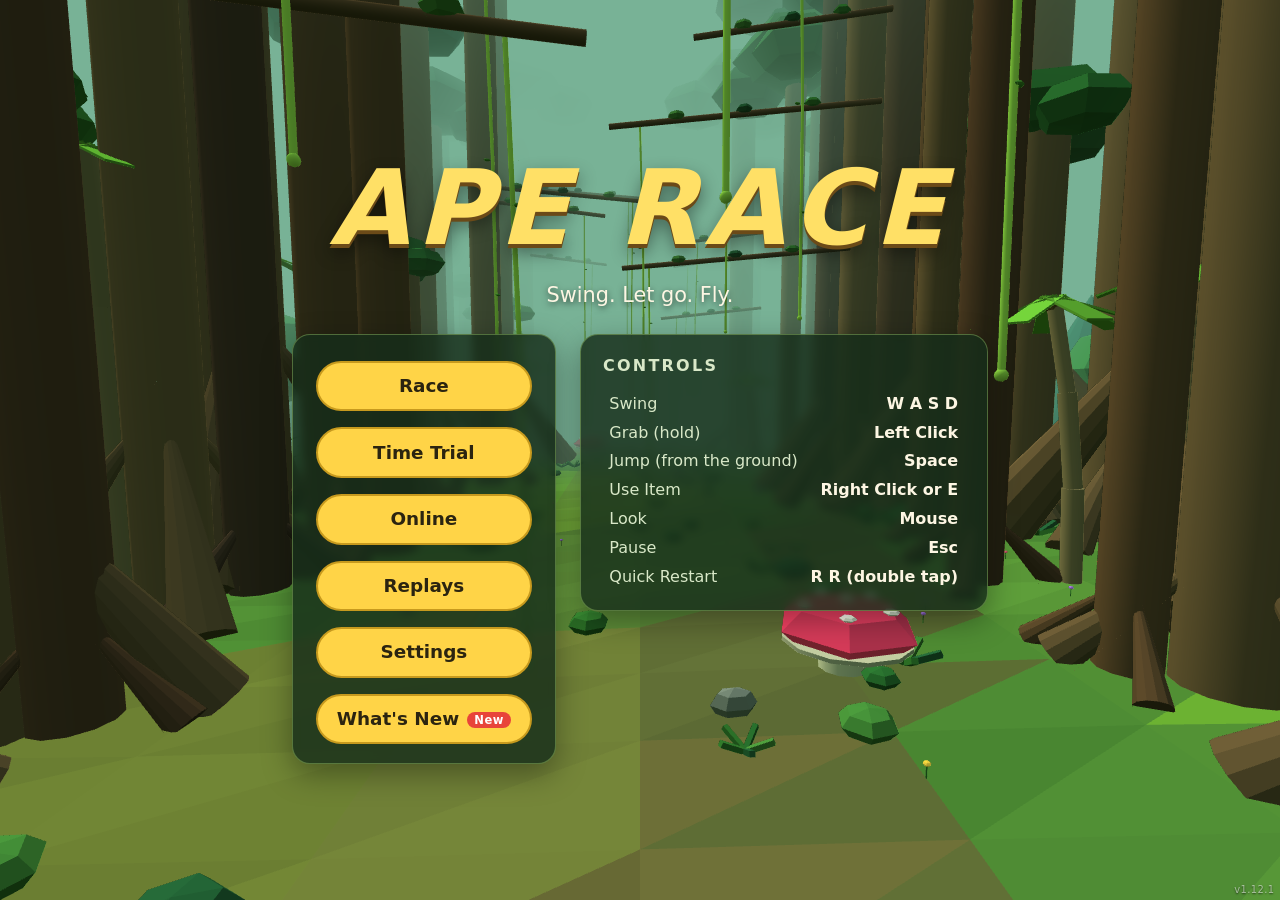
==== ape-race/index.html @ 4a3210e7 "Ape Race v1.12.1 (try: map cards above the ape)" ====
<!doctype html>
<html lang="en">
<head>
  <meta charset="utf-8">
  <meta name="viewport" content="width=device-width, initial-scale=1">
  <!-- Reference default. connect-src 'self' keeps fetches on this origin;
       'wasm-unsafe-eval' lets the page compile its own WebAssembly module;
       form-action 'none' blocks form posts. A meta policy cannot stop data
       leaving by navigation, so the browser check still watches requests. -->
  <meta http-equiv="Content-Security-Policy" content="default-src 'self'; script-src 'self' 'wasm-unsafe-eval'; connect-src 'self' wss://nos.lol wss://relay.mostr.pub wss://purplerelay.com wss://nostr.data.haus wss://relay.agorist.space; style-src 'self'; img-src 'self' data:; object-src 'none'; base-uri 'none'; form-action 'none'">
  <title>Ape Race</title>
  <!-- The tab icon (a banana) is made by the core and set by app.js;
       "data:," stops the browser asking for /favicon.ico meanwhile. -->
  <link id="tab-icon" rel="icon" href="data:,">
  <link rel="stylesheet" href="style.css?v=nopeceoejoil">
</head>
<body data-ready="false" data-screen="">
  <canvas id="view"></canvas>
  <div id="version" class="version" aria-label="Version"></div>

  <section id="hud" class="hud" hidden>
    <div id="hype-flash" class="hype-flash burst-0"></div>
    <div class="hud-top">
      <div class="pair" id="hud-place"><span class="k"></span><span class="v"></span></div>
      <div class="pair" id="hud-time"><span class="k"></span><span class="v"></span></div>
      <div class="pair" id="hud-best"><span class="k"></span><span class="v"></span></div>
      <div class="pair" id="hud-bananas"><span class="k"></span><span class="v"></span></div>
      <div class="pair" id="hud-map"><span class="k"></span><span class="v"></span></div>
    </div>
    <div class="item-slot" id="hud-item"><span class="k"></span><span id="hud-item-icon" class="icon"></span><span class="v"></span></div>
    <div class="big" id="hud-big"></div>
    <div class="hint" id="hud-hint"></div>
    <div class="hint reward" id="hud-reward"></div>
    <div class="reticle" id="hud-reticle"></div>
    <canvas id="minimap" class="minimap"></canvas>
    <div id="replay-bar" class="replay-bar" hidden>
      <span id="replay-at"></span>
      <input type="range" id="replay-seek" min="0" max="1000" value="0" aria-label="Replay position">
      <span id="replay-of"></span>
    </div>
    <div id="speedo" class="speedo hype-0">
      <!-- the face and the banana come from the core as SVG markup -->
      <svg viewBox="0 0 200 200" aria-hidden="true">
        <g id="speedo-face"></g>
        <g id="speedo-needle" class="needle"></g>
        <circle cx="100" cy="100" r="11" class="hub"/>
      </svg>
      <div class="speedo-read"><span id="speedo-value">0</span><span id="speedo-unit"></span></div>
      <div id="speedo-shout" class="shout"></div>
    </div>
  </section>

  <main id="menus" class="menus"></main>
  <p id="message" class="message" role="status"></p>

  <noscript><p>This page needs JavaScript and WebAssembly.</p></noscript>
  <script type="module" src="app.js?v=nopeceoejoil"></script>
</body>
</html>
---- ape-race/style.css ----
:root {
  --ink: #fdf6e3;
  --muted: #d9e8c8;
  --panel: rgba(22, 46, 26, 0.82);
  --panel-line: rgba(180, 230, 120, 0.35);
  --accent: #ffd447;
  --accent-ink: #2b2410;
  --leaf: #7cc04a;
  --banana: #ffe066;
}

* { box-sizing: border-box; }

html, body {
  margin: 0;
  height: 100%;
  overflow: hidden;
  background: #78b296;
  color: var(--ink);
  font: 16px/1.4 "Trebuchet MS", system-ui, sans-serif;
  user-select: none;
}

#view {
  position: fixed;
  inset: 0;
  width: 100vw;
  height: 100vh;
  display: block;
}

.message {
  position: fixed;
  left: 50%;
  top: 40%;
  transform: translate(-50%, -50%);
  font-size: 1.4rem;
  text-shadow: 0 2px 4px #000;
}

/* ---- menus ---- */

.menus {
  position: fixed;
  inset: 0;
  display: flex;
  flex-wrap: wrap;
  align-content: center;
  align-items: flex-start;
  justify-content: center;
  gap: 1.5rem;
  padding: 2rem;
  pointer-events: none;
}

.menus > * { pointer-events: auto; }

/* Beside the previewed ape (Race Setup, Lobby: TRIAGE T47). The core picks
   the dock and its size from the view, and frames the ape in the open part. */
body[data-dock="side"] .menus {
  right: auto;
  width: var(--dock-w);
  padding: 1.5rem;
  align-content: flex-start;
  justify-content: flex-start;
  overflow-y: auto;
}
body[data-dock="below"] .menus {
  flex-direction: column;
  flex-wrap: nowrap;
  align-items: center;
  align-content: center;
  justify-content: flex-start;
  padding: var(--dock-top) 1rem 1rem;
  overflow-y: auto;
}
body[data-dock="side"] .menus .panel,
body[data-dock="below"] .menus .panel { width: 25rem; max-width: 100%; min-width: 0; }
body[data-screen="race"] .menus { background: rgba(10, 24, 12, 0.35); }
body[data-screen="race"] .menus:empty { background: none; }
body[data-screen="lineup"] .menus { display: none; }

.panel {
  background: var(--panel);
  border: 1px solid var(--panel-line);
  border-radius: 18px;
  padding: 1.2rem 1.4rem;
  min-width: 18rem;
  box-shadow: 0 10px 30px rgba(0, 0, 0, 0.35);
  backdrop-filter: blur(4px);
}

.panel h2 {
  margin: 0 0 0.8rem;
  font-size: 1rem;
  text-transform: uppercase;
  letter-spacing: 0.14em;
  color: var(--muted);
}

.panel.title {
  flex-basis: 100%;
  background: none;
  border: none;
  box-shadow: none;
  backdrop-filter: none;
  text-align: center;
  padding: 0;
}

.panel.title h2 {
  font-size: clamp(3rem, 9vw, 6.5rem);
  letter-spacing: 0.06em;
  color: var(--banana);
  text-shadow: 0 4px 0 #6b4a18, 0 8px 18px rgba(0, 0, 0, 0.45);
  margin: 0;
  font-weight: 900;
  font-style: italic;
}

.panel.title .sub {
  font-size: 1.3rem;
  color: var(--ink);
  text-shadow: 0 2px 6px rgba(0, 0, 0, 0.6);
}

.panel.menu { display: flex; flex-direction: column; gap: 0.6rem; min-width: 16rem; }
.panel.overlay,
.panel.results { min-width: 22rem; display: flex; flex-direction: column; gap: 0.6rem; }

.button {
  font: inherit;
  font-weight: 700;
  font-size: 1.15rem;
  padding: 0.65rem 1.2rem;
  border-radius: 999px;
  border: 2px solid #c79a1e;
  background: var(--accent);
  color: var(--accent-ink);
  cursor: pointer;
  transition: transform 0.08s, background 0.12s;
  margin-top: 0.4rem;
  width: 100%;
}

.button:hover { transform: translateY(-2px) rotate(-1deg); background: #ffe27a; }
.button:active { transform: translateY(1px); }
.button.quiet { background: transparent; color: var(--ink); border-color: var(--panel-line); }

.field { display: flex; align-items: center; gap: 0.8rem; margin: 0.5rem 0; justify-content: space-between; }
.field label { color: var(--muted); }
.field select, .field input[type="range"] { font: inherit; }
.field select {
  background: rgba(0, 0, 0, 0.3);
  color: var(--ink);
  border: 1px solid var(--panel-line);
  border-radius: 8px;
  padding: 0.2rem 0.5rem;
}
.slider-value { min-width: 3rem; text-align: right; }

.picker { display: flex; align-items: center; justify-content: space-between; gap: 0.6rem; margin: 0.3rem 0 0.8rem; }
.picker .name { font-size: 1.6rem; font-weight: 800; color: var(--banana); text-align: center; flex: 1; }
.picker button {
  font: inherit;
  font-size: 1.4rem;
  width: 2.6rem;
  height: 2.6rem;
  border-radius: 50%;
  border: 2px solid var(--panel-line);
  background: rgba(0, 0, 0, 0.25);
  color: var(--ink);
  cursor: pointer;
}

.stats { margin: 0.4rem 0 0.8rem; }
.stat { display: grid; grid-template-columns: 7rem 1fr; align-items: center; gap: 0.6rem; margin: 0.25rem 0; }
.stat .label { color: var(--muted); font-size: 0.95rem; }
.stat .pips { display: flex; gap: 4px; }
.stat .pip { flex: 1; height: 0.7rem; border-radius: 4px; background: rgba(255, 255, 255, 0.15); }
.stat .pip.on { background: var(--leaf); }

table.pairs, table.cells { border-collapse: collapse; width: 100%; }
table.pairs td { padding: 0.2rem 0.4rem; }
table.pairs td:first-child { color: var(--muted); }
table.pairs td:last-child { text-align: right; font-weight: 700; }
table.cells th { color: var(--muted); font-weight: 400; text-align: left; padding: 0.2rem 0.5rem; }
table.cells td { padding: 0.3rem 0.5rem; }
table.cells tr.me td { color: var(--banana); font-weight: 800; }

.toggle { display: flex; align-items: center; justify-content: space-between; margin: 0.5rem 0; gap: 1rem; }
.toggle span { color: var(--muted); }
.toggle input { width: 1.2rem; height: 1.2rem; accent-color: var(--leaf); }
/* the items crates may give (TRIAGE T42). The boxes make the host's lobby
   taller: panels that do not fit scroll rather than run off the screen */
.menus { overflow-y: auto; align-content: safe center; }
.checks { margin: 0.5rem 0; }
.checks-label, .checks-note { color: var(--muted); }
.checks-row { display: flex; flex-wrap: wrap; gap: 0.3rem 0.9rem; margin-top: 0.3rem; }
.check { display: flex; align-items: center; gap: 0.3rem; font-size: 0.9rem; }
.check input { width: 1.1rem; height: 1.1rem; accent-color: var(--leaf); }
.checks-note { display: block; font-size: 0.85rem; margin-top: 0.3rem; }

/* ---- the race HUD ---- */

.hud { position: fixed; inset: 0; pointer-events: none; }

.hud-top { position: absolute; top: 1rem; left: 1rem; display: flex; gap: 0.8rem; }

.pair {
  background: var(--panel);
  border: 1px solid var(--panel-line);
  border-radius: 12px;
  padding: 0.35rem 0.8rem;
  display: flex;
  flex-direction: column;
  min-width: 6.5rem;
}

.pair .k { font-size: 0.75rem; color: var(--muted); text-transform: uppercase; letter-spacing: 0.1em; }
.pair .v { font-size: 1.5rem; font-weight: 800; font-variant-numeric: tabular-nums; }

.item-slot {
  position: absolute;
  top: 1rem;
  right: 1rem;
  background: var(--panel);
  border: 2px solid var(--panel-line);
  border-radius: 16px;
  padding: 0.5rem 1rem;
  min-width: 9rem;
  text-align: center;
  display: flex;
  flex-direction: column;
}
.item-slot .k { font-size: 0.75rem; color: var(--muted); text-transform: uppercase; letter-spacing: 0.1em; }
.item-slot .v { font-size: 1.3rem; font-weight: 800; }
.item-slot.full { border-color: var(--banana); box-shadow: 0 0 18px rgba(255, 224, 102, 0.6); }

.big {
  position: absolute;
  left: 50%;
  top: 30%;
  transform: translate(-50%, -50%);
  font-size: clamp(3rem, 12vw, 8rem);
  font-weight: 900;
  font-style: italic;
  color: var(--banana);
  text-shadow: 0 5px 0 #6b4a18, 0 10px 24px rgba(0, 0, 0, 0.5);
}
/* a whole message (Floor is Lava's jaguar, TRIAGE T37): one line, smaller */
.big.message {
  top: 15%;
  font-size: clamp(1.6rem, 6vw, 4.5rem);
  white-space: nowrap;
  color: #ff9a3c;
}

.hint {
  position: absolute;
  left: 50%;
  bottom: 2rem;
  transform: translateX(-50%);
  background: var(--panel);
  padding: 0.4rem 1rem;
  border-radius: 999px;
}
.hint:empty { display: none; }

.reticle {
  position: absolute;
  left: 50%;
  top: 50%;
  width: 6px;
  height: 6px;
  margin: -3px 0 0 -3px;
  border-radius: 50%;
  background: rgba(255, 255, 255, 0.7);
}
.reticle.cool { background: rgba(255, 90, 60, 0.9); }

.minimap {
  position: absolute;
  right: 1rem;
  bottom: 1rem;
  width: min(22vw, 15rem);
  height: min(22vw, 15rem);
  background: rgba(22, 46, 26, 0.6);
  border: 1px solid var(--panel-line);
  border-radius: 16px;
}

/* Online play: text fields, the room code with its Copy button, pasted codes. */
.text-field input,
.text-field textarea {
  font: inherit;
  color: var(--ink);
  background: rgba(0, 0, 0, 0.35);
  border: 1px solid var(--panel-line);
  border-radius: 8px;
  padding: 0.35rem 0.6rem;
  min-width: 12rem;
}
.text-field textarea { min-height: 4rem; width: 18rem; word-break: break-all; }
.copy-field .copy-code { font-weight: bold; letter-spacing: 0.2em; }
.button:disabled { opacity: 0.45; cursor: not-allowed; transform: none; }
.panel.setup .cells { margin: 0.5rem 0; }

/* ---- the speedometer: a banana on a dial ---- */

.speedo {
  position: absolute;
  left: 1rem;
  bottom: 1rem;
  width: min(26vw, 17rem);
  aspect-ratio: 1;
  filter: drop-shadow(0 6px 14px rgba(0, 0, 0, 0.45));
  transition: filter 0.2s;
}
.speedo svg { width: 100%; height: 100%; display: block; }
.speedo-rim { fill: #2a1d0e; stroke: #ffd447; stroke-width: 3; }
.speedo-face { fill: #14240f; }
.speedo .tick { stroke: rgba(255, 255, 255, 0.55); stroke-width: 1.5; }
.speedo .tick.major { stroke: #fff6d0; stroke-width: 3; }
.speedo-num { fill: #fff6d0; font: 700 11px "Trebuchet MS", sans-serif; text-anchor: middle; }
.speedo .needle {
  transform-box: view-box;
  transform-origin: 100px 100px;
  transition: transform 0.08s linear;
}
.speedo .banana { fill: #ffd93b; stroke: #a8790a; stroke-width: 1.5; }
.speedo .banana-shine { fill: none; stroke: #fff3a8; stroke-width: 2; stroke-linecap: round; opacity: 0.8; }
.speedo .banana-stem { fill: #5a3b14; }
.speedo .hub { fill: #2a1d0e; stroke: #ffd447; stroke-width: 3; }
.speedo-read {
  position: absolute;
  left: 50%;
  top: 70%;
  transform: translateX(-50%);
  display: flex;
  align-items: baseline;
  gap: 0.25rem;
  font-variant-numeric: tabular-nums;
}
#speedo-value { font-size: 1.9rem; font-weight: 900; font-style: italic; color: #fff6d0; }
#speedo-unit { font-size: 0.8rem; color: var(--muted); }
.shout {
  position: absolute;
  left: 50%;
  top: -0.6rem;
  transform: translateX(-50%) rotate(-6deg);
  font-weight: 900;
  font-style: italic;
  font-size: 1.4rem;
  white-space: nowrap;
  color: var(--banana);
  text-shadow: 0 3px 0 #6b4a18, 0 0 12px rgba(255, 200, 60, 0.8);
}

.speedo.hype-1 { filter: drop-shadow(0 0 10px rgba(255, 220, 80, 0.55)); }
.speedo.hype-2 { filter: drop-shadow(0 0 16px rgba(255, 150, 40, 0.8)); animation: hum 0.12s infinite alternate; }
.speedo.hype-2 #speedo-value { color: #ffd447; }
.speedo.hype-3 { filter: drop-shadow(0 0 24px rgba(255, 70, 40, 0.95)); animation: shake 0.07s infinite alternate; }
.speedo.hype-3 #speedo-value { color: #ff6a3a; }
.speedo.hype-3 .shout { animation: pulse 0.35s infinite alternate; }

@keyframes hum { from { transform: translate(0, 0); } to { transform: translate(0.5px, -0.5px); } }
@keyframes shake { from { transform: translate(-1.5px, 1px) rotate(-0.6deg); } to { transform: translate(1.5px, -1px) rotate(0.6deg); } }
@keyframes pulse { from { transform: translateX(-50%) rotate(-6deg) scale(1); } to { transform: translateX(-50%) rotate(-3deg) scale(1.15); } }

/* a hype call-out's splash (TRIAGE T22): the core gives the flash's
   strength (opacity) and the level; the shout pops big while it shows */
.hype-flash {
  position: fixed;
  inset: 0;
  pointer-events: none;
  opacity: 0;
  background: radial-gradient(ellipse at 50% 85%, rgba(255, 236, 140, 0) 30%, rgba(255, 200, 60, 0.55) 75%, rgba(255, 140, 30, 0.8) 100%);
}
.hype-flash.burst-3 {
  background: radial-gradient(ellipse at 50% 85%, rgba(255, 250, 220, 0.35) 0%, rgba(255, 170, 40, 0.5) 55%, rgba(255, 70, 30, 0.85) 100%);
}
.speedo:not([data-burst="0"]) .shout {
  animation: none;
  transform: translateX(-50%) rotate(-6deg) scale(calc(1 + 0.9 * var(--flash, 0)));
  text-shadow: 0 3px 0 #6b4a18, 0 0 calc(12px + 30px * var(--flash, 0)) rgba(255, 200, 60, 1);
}

/* the setup panel keeps one width whatever the ape's name (TRIAGE T2) */
.panel.setup { width: 25rem; }
.picker .name { min-width: 0; overflow: hidden; text-overflow: ellipsis; white-space: nowrap; }

/* the held item's picture (TRIAGE T19) */
.item-slot .icon { display: block; width: 4.5rem; height: 4.5rem; margin: 0.2rem auto; }
.item-slot .icon:empty { display: none; }
.item-slot .icon svg { width: 100%; height: 100%; }
.item-slot .v { font-size: 0.9rem; }

/* TRIAGE row 15 (a try): the glow and the shake grow with the exact speed,
   through --hype (0 to 1, from the core), rather than in three steps */
.speedo.hype-1, .speedo.hype-2, .speedo.hype-3 {
  filter: drop-shadow(0 0 calc(6px + 22px * var(--hype, 0)) rgba(255, calc(220 - 160 * var(--hype, 0)), 60, calc(0.4 + 0.55 * var(--hype, 0))));
  animation: hype-shake calc(0.16s - 0.1s * var(--hype, 0)) infinite alternate;
}
@keyframes hype-shake {
  from { transform: translate(calc(-2px * var(--hype, 0)), calc(1.5px * var(--hype, 0))) rotate(calc(-0.8deg * var(--hype, 0))); }
  to { transform: translate(calc(2px * var(--hype, 0)), calc(-1.5px * var(--hype, 0))) rotate(calc(0.8deg * var(--hype, 0))); }
}

/* ---- replays (TRIAGE T15) ---- */

body[data-screen="race"] .menus:has(.panel.replay) {
  background: none;
  align-content: flex-end;
  padding-bottom: 5.5rem;
}
.panel.replay {
  display: flex;
  flex-wrap: wrap;
  align-items: center;
  gap: 0.4rem 1rem;
  padding: 0.6rem 1rem;
}
.panel.replay .button { width: auto; margin-top: 0; font-size: 1rem; padding: 0.45rem 1rem; }
.panel.replay .field { margin: 0; }
.panel.replays { display: flex; flex-direction: column; gap: 0.3rem; max-width: 40rem; max-height: 80vh; overflow-y: auto; }
.panel.replays .button { font-size: 1rem; text-align: left; }
.button:disabled { opacity: 0.45; cursor: default; transform: none; }
.replay-bar {
  position: absolute;
  left: 50%;
  bottom: 1.6rem;
  transform: translateX(-50%);
  width: min(60vw, 40rem);
  display: flex;
  align-items: center;
  gap: 0.8rem;
  pointer-events: auto;
  font-variant-numeric: tabular-nums;
  text-shadow: 0 2px 4px #000;
}
.replay-bar input { flex: 1; accent-color: var(--accent); }
.replay-bar[hidden] { display: none; }
.panel.replay h2 { margin: 0 0.4rem 0 0; }

/* ---- spectating after the finish (TRIAGE T34) and the followed racer
   in a replay (T24) ---- */

/* the full results sit at the side too, with no dimming, so the finishers'
   dance shows (TRIAGE T53) */
body[data-screen="race"] .menus:has(.panel.results),
body[data-screen="race"] .menus:has(.panel.spectate) {
  background: none;
  justify-content: flex-end;
  align-content: center;
  padding: 5.5rem 1rem 16rem;
}
.panel.spectate {
  min-width: 0;
  width: min(24rem, 92vw);
  display: flex;
  flex-direction: column;
  gap: 0.4rem;
  padding: 0.8rem 1rem;
  font-size: 0.9rem;
}
.panel.spectate h2 { font-size: 1.3rem; margin: 0; }
.panel.spectate .button { font-size: 1rem; padding: 0.4rem 0.9rem; margin-top: 0; }
.panel.spectate .picker,
.panel.replay .picker { margin: 0; }
.panel.spectate .picker .name,
.panel.replay .picker .name { font-size: 1.05rem; }
.panel.replay .picker { min-width: 15rem; }
.panel.spectate .picker button,
.panel.replay .picker button { width: 2rem; height: 2rem; font-size: 1.1rem; }
/* the replay's hint sits above its bar */
body:has(#replay-bar:not([hidden])) .hint { bottom: auto; top: 5.5rem; }

/* group K: a course reward's name (mushroom push, catch-up vine), shown
   briefly by the core above the middle */
.hint.reward { bottom: auto; top: 13%; color: var(--banana); font-weight: 800; }
/* (13%: above the countdown, where Random names its map, TRIAGE T64) */

/* the game's version, tiny in the bottom right corner (the core names it) */
.version {
  position: fixed;
  right: 0.35rem;
  bottom: 0.2rem;
  font-size: 0.62rem;
  letter-spacing: 0.04em;
  color: rgba(255, 255, 255, 0.55);
  text-shadow: 0 1px 2px rgba(0, 0, 0, 0.6);
  pointer-events: none;
  user-select: none;
  z-index: 50;
}
/* The map grid (TRIAGE T54): a card per map, its picture and name; the
   chosen one ringed in banana yellow. Three to a row in a docked panel;
   more maps add rows. A joiner's grid is read-only: the others fade. */
.tiles-field { margin: 0.3rem 0 0.7rem; }
.tiles-label { color: var(--muted); }
.tiles { display: grid; gap: 0.45rem; margin-top: 0.35rem; }
.tile-hero { margin: 0; position: relative; border-radius: 10px; overflow: hidden; border: 2px solid var(--banana); box-shadow: 0 4px 12px rgba(0, 0, 0, 0.35); }
.tile-hero img { display: block; width: 100%; aspect-ratio: 16 / 9; object-fit: cover; background: rgba(0, 0, 0, 0.25); }
.tile-hero-name { position: absolute; left: 0; right: 0; bottom: 0; padding: 0.25rem 0.6rem; font-weight: 800; font-size: 1.05rem; color: var(--accent-ink); background: var(--banana); }
.tile-row { display: flex; flex-wrap: wrap; gap: 0.4rem; }
.tile {
  font: inherit;
  flex: 1 1 0;
  min-width: 0;
  padding: 0.3rem 0.5rem;
  border-radius: 999px;
  border: 2px solid var(--panel-line);
  background: rgba(0, 0, 0, 0.3);
  color: var(--ink);
  font-weight: 700;
  font-size: 0.9rem;
  white-space: nowrap;
  overflow: hidden;
  text-overflow: ellipsis;
  cursor: pointer;
}
.tile:hover:not(:disabled) { border-color: var(--muted); }
.tile:focus-visible { outline: 2px solid var(--ink); outline-offset: 2px; }
.tile.chosen { border-color: var(--banana); background: var(--banana); color: var(--accent-ink); }
.tiles.read-only .tile { cursor: default; }
.tiles.read-only .tile:not(.chosen) { opacity: 0.4; filter: grayscale(0.6); }

/* ---- the docked setup panels: Race Setup, Time Trial, the lobby
   (TRIAGE T70, T81). Each panel fits the window's height by itself and
   scrolls inside its own frame only when it cannot; its closing buttons
   (Start, Ready, Back, Leave) sit in a bar at its foot that stays in view.
   Short settings (a select, a checkbox) pair up two to a row. ---- */
body[data-dock="side"] .menus .panel.setup {
  max-height: calc(100vh - 3rem);
  overflow-y: auto;
  overscroll-behavior: contain;
  scrollbar-width: thin;
  scrollbar-color: var(--panel-line) transparent;
}
body[data-dock="side"] .menus .panel.setup,
body[data-dock="below"] .menus .panel.setup {
  display: flex;
  flex-wrap: wrap;
  align-content: flex-start;
  column-gap: 1rem;
  padding: 0.9rem 1.2rem;
}
body[data-dock="side"] .panel.setup > *,
body[data-dock="below"] .panel.setup > * { flex: 1 1 100%; min-width: 0; }
body[data-dock="side"] .panel.setup > .field:has(select),
body[data-dock="side"] .panel.setup > .toggle,
body[data-dock="below"] .panel.setup > .field:has(select),
body[data-dock="below"] .panel.setup > .toggle { flex: 1 1 40%; }
body[data-dock] .panel.setup h2 { margin-bottom: 0.4rem; }
body[data-dock] .panel.setup .field,
body[data-dock] .panel.setup .toggle { margin: 0.2rem 0; flex-wrap: wrap; row-gap: 0.15rem; }
body[data-dock] .panel.setup .field label { white-space: nowrap; }
body[data-dock] .panel.setup .tiles-field { margin: 0.1rem 0 0.3rem; }
body[data-dock] .panel.setup .tile-hero img { aspect-ratio: 3 / 1; }
/* on a short screen the picture is flatter, so the Weather row (Yeti Peak,
   the bay) fits beside Colours and Costume without a scrollbar */
@media (max-height: 760px) { body[data-dock] .panel.setup .tile-hero img { aspect-ratio: 5 / 1; } }
body[data-dock] .panel.setup .picker { margin: 0.2rem 0 0.3rem; }
body[data-dock] .panel.setup .picker .name { font-size: 1.4rem; }
body[data-dock] .panel.setup .picker button { width: 2.2rem; height: 2.2rem; font-size: 1.2rem; }
body[data-dock] .panel.setup .stats {
  display: grid;
  grid-template-columns: 1fr 1fr;
  column-gap: 1rem;
  margin: 0.15rem 0 0.2rem;
}
body[data-dock] .panel.setup .stat { grid-template-columns: 5.6rem 1fr; gap: 0.4rem; margin: 0.1rem 0; }
body[data-dock] .panel.setup .stat .label { font-size: 0.82rem; white-space: nowrap; overflow: hidden; text-overflow: ellipsis; }
body[data-dock] .panel.setup .stat .pip { height: 0.55rem; }
body[data-dock] .panel.setup .checks { margin: 0.2rem 0; }
body[data-dock] .panel.setup .copy-field { margin: 0.2rem 0; }
body[data-dock] .panel.setup .copy-field .button,
body[data-dock] .panel.setup > .button { font-size: 1rem; padding: 0.4rem 1rem; margin-top: 0.2rem; }
body[data-dock] .panel.setup table.cells td { padding: 0.2rem 0.5rem; }
.actions { display: flex; flex-direction: column; }
body[data-dock="side"] .panel.setup:has(> .actions),
body[data-dock="below"] .panel.setup:has(> .actions) { padding-bottom: 0; }
body[data-dock="side"] .panel.setup > .actions,
body[data-dock="below"] .panel.setup > .actions {
  position: sticky;
  bottom: 0;
  z-index: 1;
  flex-direction: row;
  flex-wrap: wrap;
  gap: 0.5rem;
  margin: 0.4rem -1.2rem 0;
  padding: 0.45rem 1.2rem 0.75rem;
  background: rgba(22, 46, 26, 0.92);
  border-top: 1px solid var(--panel-line);
}
body[data-dock] .panel.setup > .actions .button { flex: 1 1 0; margin-top: 0; padding: 0.5rem 0.8rem; font-size: 1.05rem; white-space: nowrap; }
body[data-dock] .panel.setup > .actions .button:first-child { flex-grow: 2; }
body[data-dock] .panel.setup > .actions .button:not(:first-child) { background: transparent; color: var(--ink); border-color: var(--panel-line); }
/* two short selects fit a row with their labels; the five map names (with
   Random, TRIAGE T64) share the row under the picture */
body[data-dock] .panel.setup .field { gap: 0.15rem 0.5rem; }
body[data-dock] .panel.setup .field select { font-size: 0.95rem; padding: 0.15rem 0.3rem; }
/* the costume select (TRIAGE T89): its locked options carry their hint
   ("Beat <map>'s Author time"), shown whole in the opened list; the closed
   box stays short so it pairs with the colours on one row */
body[data-dock] .panel.setup select[id$=".costume"] { max-width: 6.2rem; font-size: 0.8rem; }
body[data-dock] .panel.setup .tile { flex: 1 1 auto; font-size: 0.76rem; padding: 0.25rem 0.3rem; }
body[data-dock] .panel.setup .tile-row { flex-wrap: nowrap; gap: 0.25rem; }
body[data-dock] .panel.setup .tiles { grid-template-columns: minmax(0, 1fr); }
body[data-dock="side"] .menus .panel.setup,
body[data-dock="below"] .menus .panel.setup { column-gap: 0.75rem; }
body[data-dock] .panel.setup .field label,
body[data-dock] .panel.setup .toggle span { font-size: 0.92rem; }

/* The map cards' strip above the ape (TRIAGE T82): every map in one row
   across the open part beside the docked menus. Its height with the space
   round stays above the ape, which stands lower (menu_dock.rs). */
body[data-dock="side"] .menus .panel.strip {
  position: fixed;
  top: 1.5rem;
  left: var(--dock-w);
  right: 1.5rem;
  width: auto;
  max-width: none;
  max-height: calc(190px - 1.5rem);
  padding: 0;
  background: none;
  border: none;
  box-shadow: none;
  backdrop-filter: none;
  min-width: 0;
}
.tiles.strip { display: flex; gap: 0.6rem; justify-content: center; margin: 0; }
.card {
  font: inherit;
  flex: 1 1 0;
  min-width: 0;
  max-width: 15rem;
  padding: 0;
  border-radius: 10px;
  overflow: hidden;
  border: 3px solid rgba(0, 0, 0, 0.5);
  background: rgba(0, 0, 0, 0.45);
  color: var(--ink);
  cursor: pointer;
  box-shadow: 0 4px 12px rgba(0, 0, 0, 0.35);
  transition: transform 0.1s;
}
.card img { display: block; width: 100%; aspect-ratio: 16 / 9; max-height: calc(190px - 4.5rem); object-fit: cover; }
.card-name { display: block; padding: 0.2rem 0.4rem; font-weight: 800; font-size: 0.9rem; white-space: nowrap; overflow: hidden; text-overflow: ellipsis; }
.card:hover:not(:disabled) { border-color: var(--muted); transform: translateY(-2px); }
.card:focus-visible { outline: 2px solid var(--ink); outline-offset: 2px; }
.card.chosen { border-color: var(--banana); transform: translateY(-4px); }
.card.chosen .card-name { background: var(--banana); color: var(--accent-ink); }
.tiles.strip.read-only .card { cursor: default; }
.tiles.strip.read-only .card:not(.chosen) { opacity: 0.45; filter: grayscale(0.6); }

/* What's New: the patch notes the core lists. The list scrolls; the
   minor-patches tick and Back stay in view. A minor version is smaller. */
.panel.notes { display: flex; flex-direction: column; width: 34rem; max-width: 100%; max-height: 82vh; }
.panel.notes .notes { flex: 1 1 auto; min-height: 0; overflow-y: auto; margin: 0.2rem 0 0.8rem; padding-right: 0.5rem; user-select: text; }
.note { padding: 0.55rem 0 0.6rem; border-top: 1px solid var(--panel-line); }
.note:first-child { border-top: none; }
.note-head { display: flex; align-items: baseline; gap: 0.6rem; }
.note-version { font-weight: 800; font-size: 1.15rem; color: var(--banana); }
.note-date { color: var(--muted); font-size: 0.85rem; }
.note ul { margin: 0.3rem 0 0; padding-left: 1.2rem; }
.note li { margin: 0.15rem 0; }
.note.minor .note-version { font-size: 0.95rem; }
.note.minor ul { font-size: 0.88rem; color: var(--muted); }
/* "New" on the menu's What's New */
.button .badge {
  display: inline-block;
  margin-left: 0.5rem;
  padding: 0 0.45rem;
  border-radius: 999px;
  background: #e8443a;
  color: #fff;
  font-size: 0.72rem;
  font-weight: 800;
  vertical-align: middle;
  letter-spacing: 0.04em;
}
/* the version in the corner opens the notes on the menus */
.version.opens { pointer-events: auto; cursor: pointer; }
.version.opens:hover { color: var(--banana); text-decoration: underline; }
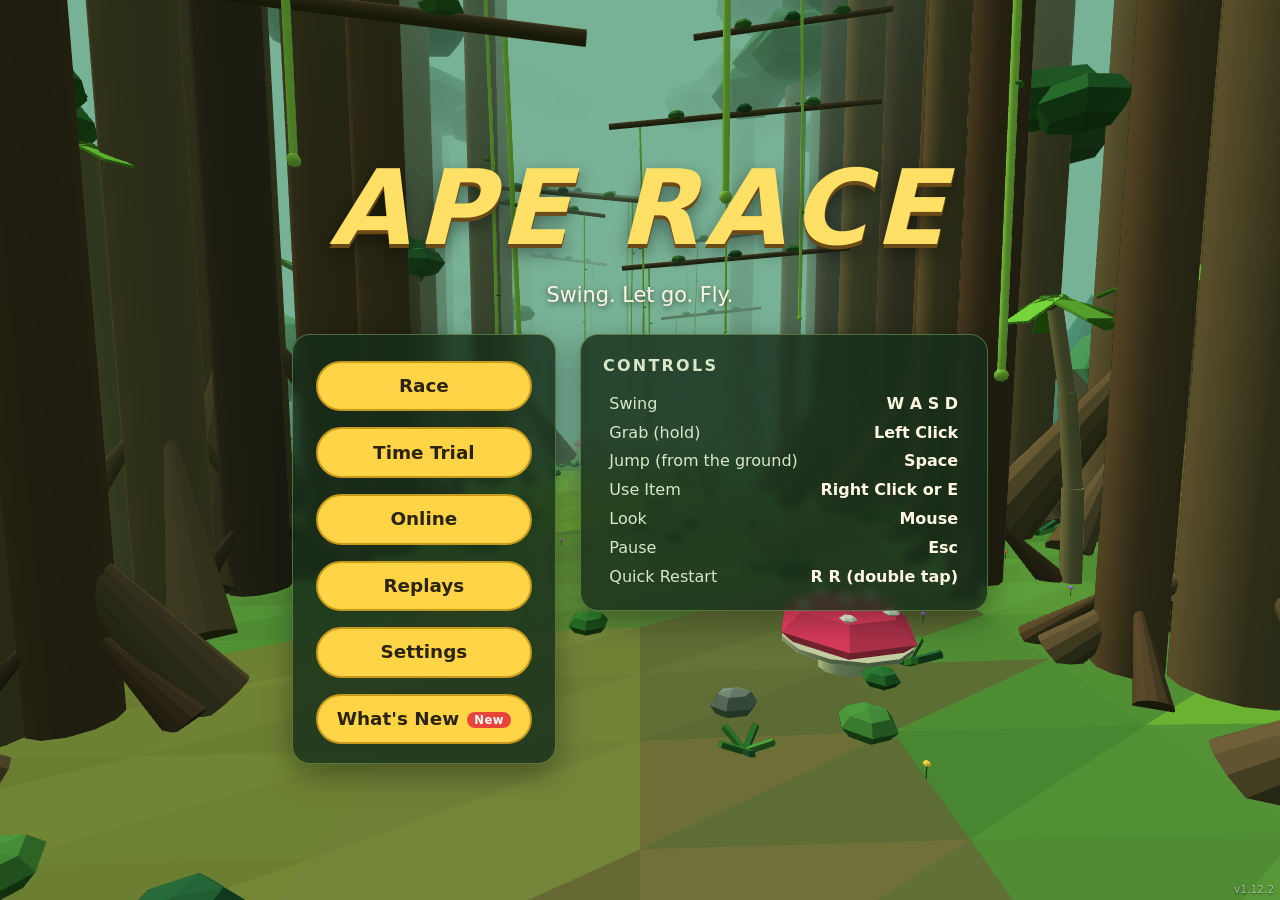
==== commit 2f44f17e: "Ape Race v1.12.2: lobby stacks, map cards wrap, costumes Default, three items off" ====
--- a/ape-race/index.html
+++ b/ape-race/index.html
@@ -12,7 +12,7 @@
   <!-- The tab icon (a banana) is made by the core and set by app.js;
        "data:," stops the browser asking for /favicon.ico meanwhile. -->
   <link id="tab-icon" rel="icon" href="data:,">
-  <link rel="stylesheet" href="style.css?v=nopeceoejoil">
+  <link rel="stylesheet" href="style.css?v=pnpneebgepdj">
 </head>
 <body data-ready="false" data-screen="">
   <canvas id="view"></canvas>
@@ -54,6 +54,6 @@
   <p id="message" class="message" role="status"></p>
 
   <noscript><p>This page needs JavaScript and WebAssembly.</p></noscript>
-  <script type="module" src="app.js?v=nopeceoejoil"></script>
+  <script type="module" src="app.js?v=pnpneebgepdj"></script>
 </body>
 </html>
--- a/ape-race/style.css
+++ b/ape-race/style.css
@@ -574,10 +574,17 @@
 body[data-dock] .panel.setup .stat .label { font-size: 0.82rem; white-space: nowrap; overflow: hidden; text-overflow: ellipsis; }
 body[data-dock] .panel.setup .stat .pip { height: 0.55rem; }
 body[data-dock] .panel.setup .checks { margin: 0.2rem 0; }
-body[data-dock] .panel.setup .copy-field { margin: 0.2rem 0; }
+body[data-dock] .panel.setup .copy-field { margin: 0.2rem 0; flex-wrap: nowrap; }
+/* the room code's Copy beside the code, so the lobby is a row shorter */
+body[data-dock] .panel.setup .copy-field .button { width: auto; margin-top: 0; flex: 0 0 auto; }
 body[data-dock] .panel.setup .copy-field .button,
 body[data-dock] .panel.setup > .button { font-size: 1rem; padding: 0.4rem 1rem; margin-top: 0.2rem; }
 body[data-dock] .panel.setup table.cells td { padding: 0.2rem 0.5rem; }
+/* the lobby's seats keep to one line each; a long ape name with its
+   colours and costume is cut short rather than wrapping */
+body[data-dock] .panel.setup table.cells { table-layout: auto; width: 100%; }
+body[data-dock] .panel.setup table.cells td { white-space: nowrap; }
+body[data-dock] .panel.setup table.cells td:nth-child(2) { max-width: 13.5rem; overflow: hidden; text-overflow: ellipsis; }
 .actions { display: flex; flex-direction: column; }
 body[data-dock="side"] .panel.setup:has(> .actions),
 body[data-dock="below"] .panel.setup:has(> .actions) { padding-bottom: 0; }
@@ -623,7 +630,6 @@
   right: 1.5rem;
   width: auto;
   max-width: none;
-  max-height: calc(190px - 1.5rem);
   padding: 0;
   background: none;
   border: none;
@@ -631,12 +637,13 @@
   backdrop-filter: none;
   min-width: 0;
 }
-.tiles.strip { display: flex; gap: 0.6rem; justify-content: center; margin: 0; }
+.tiles.strip { display: flex; flex-wrap: wrap; gap: 0.6rem; justify-content: center; margin: 0; }
 .card {
   font: inherit;
-  flex: 1 1 0;
+  /* one width for every card: a seventh of the open part, between 10 and
+     15 rem; when seven don't fit they wrap to a second row */
+  flex: 0 0 clamp(10rem, calc((100vw - var(--dock-w) - 5.1rem) / 7), 15rem);
   min-width: 0;
-  max-width: 15rem;
   padding: 0;
   border-radius: 10px;
   overflow: hidden;
@@ -647,8 +654,8 @@
   box-shadow: 0 4px 12px rgba(0, 0, 0, 0.35);
   transition: transform 0.1s;
 }
-.card img { display: block; width: 100%; aspect-ratio: 16 / 9; max-height: calc(190px - 4.5rem); object-fit: cover; }
-.card-name { display: block; padding: 0.2rem 0.4rem; font-weight: 800; font-size: 0.9rem; white-space: nowrap; overflow: hidden; text-overflow: ellipsis; }
+.card img { display: block; width: 100%; aspect-ratio: 16 / 9; object-fit: cover; }
+.card-name { display: block; padding: 0.2rem 0.3rem; font-weight: 800; font-size: 0.84rem; white-space: nowrap; overflow: hidden; text-overflow: ellipsis; }
 .card:hover:not(:disabled) { border-color: var(--muted); transform: translateY(-2px); }
 .card:focus-visible { outline: 2px solid var(--ink); outline-offset: 2px; }
 .card.chosen { border-color: var(--banana); transform: translateY(-4px); }
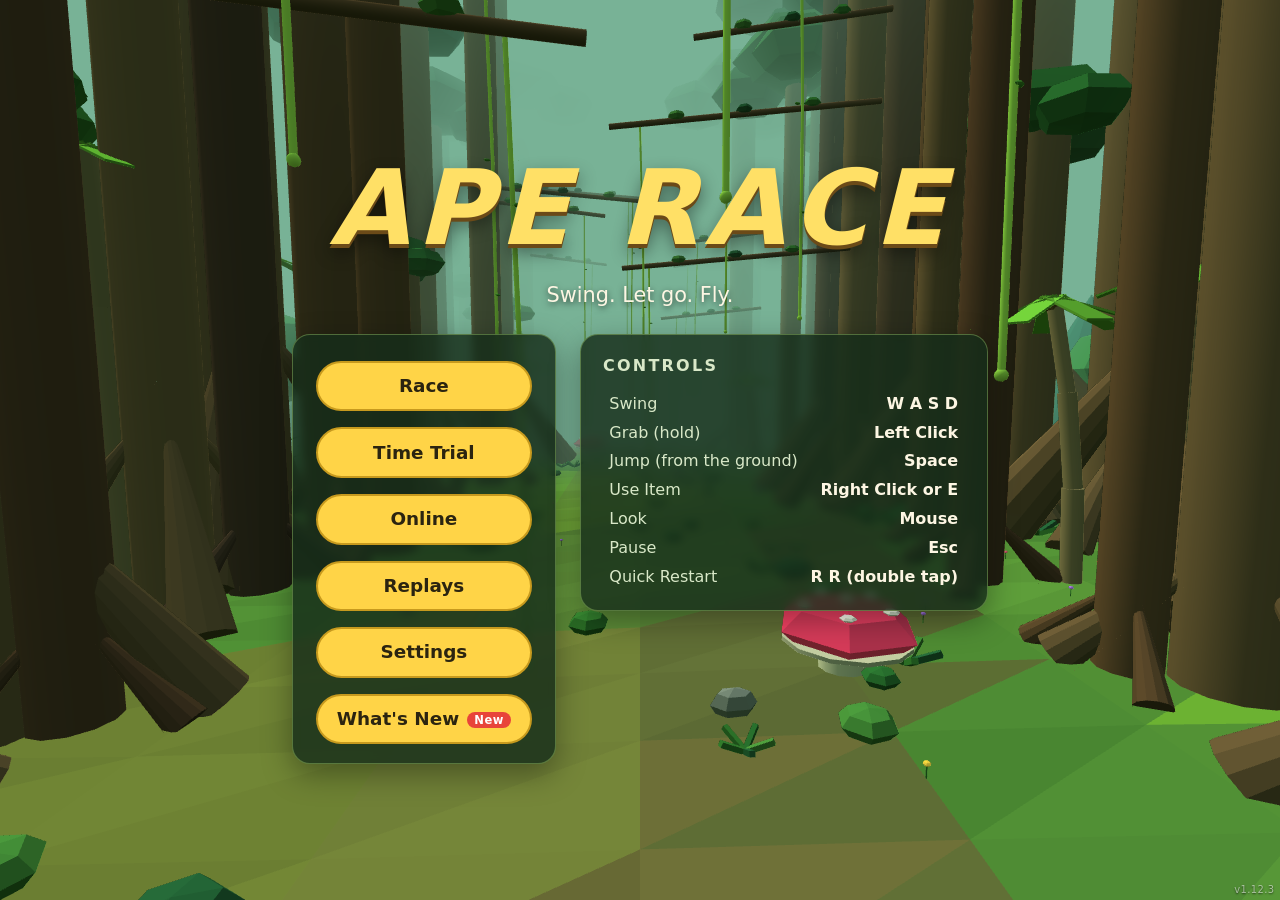
==== commit abec67a1: "Ape Race 1.12.3: Banana Bay Battle island and solid chest" ====
--- a/ape-race/index.html
+++ b/ape-race/index.html
@@ -12,7 +12,7 @@
   <!-- The tab icon (a banana) is made by the core and set by app.js;
        "data:," stops the browser asking for /favicon.ico meanwhile. -->
   <link id="tab-icon" rel="icon" href="data:,">
-  <link rel="stylesheet" href="style.css?v=pnpneebgepdj">
+  <link rel="stylesheet" href="style.css?v=eejcpkplcmde">
 </head>
 <body data-ready="false" data-screen="">
   <canvas id="view"></canvas>
@@ -54,6 +54,6 @@
   <p id="message" class="message" role="status"></p>
 
   <noscript><p>This page needs JavaScript and WebAssembly.</p></noscript>
-  <script type="module" src="app.js?v=pnpneebgepdj"></script>
+  <script type="module" src="app.js?v=eejcpkplcmde"></script>
 </body>
 </html>
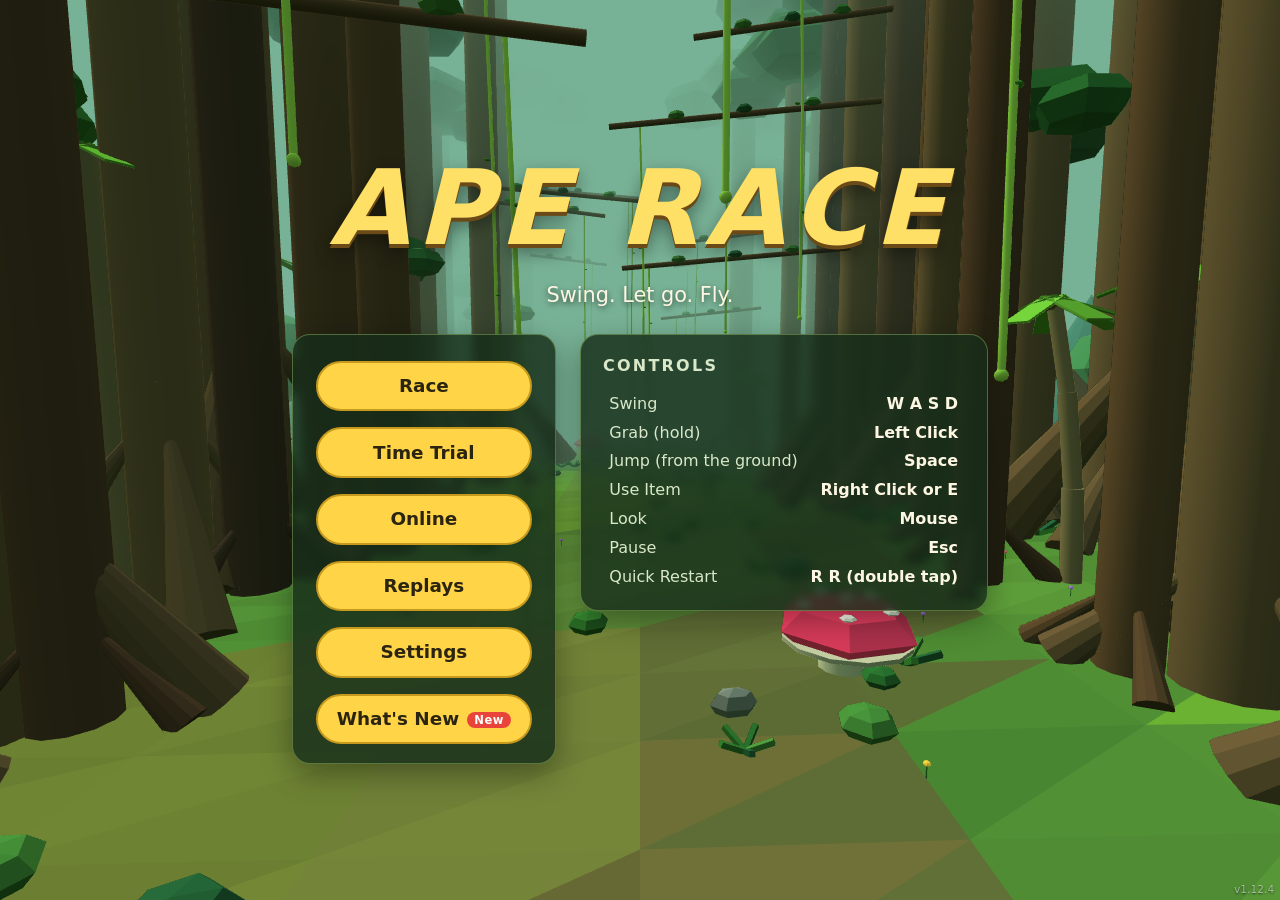
==== commit 2b8d0b9d: "Ape Race 1.12.4: Banana Bay Battle fleet overhaul" ====
--- a/ape-race/index.html
+++ b/ape-race/index.html
@@ -12,7 +12,7 @@
   <!-- The tab icon (a banana) is made by the core and set by app.js;
        "data:," stops the browser asking for /favicon.ico meanwhile. -->
   <link id="tab-icon" rel="icon" href="data:,">
-  <link rel="stylesheet" href="style.css?v=eejcpkplcmde">
+  <link rel="stylesheet" href="style.css?v=gljlognijead">
 </head>
 <body data-ready="false" data-screen="">
   <canvas id="view"></canvas>
@@ -54,6 +54,6 @@
   <p id="message" class="message" role="status"></p>
 
   <noscript><p>This page needs JavaScript and WebAssembly.</p></noscript>
-  <script type="module" src="app.js?v=eejcpkplcmde"></script>
+  <script type="module" src="app.js?v=gljlognijead"></script>
 </body>
 </html>
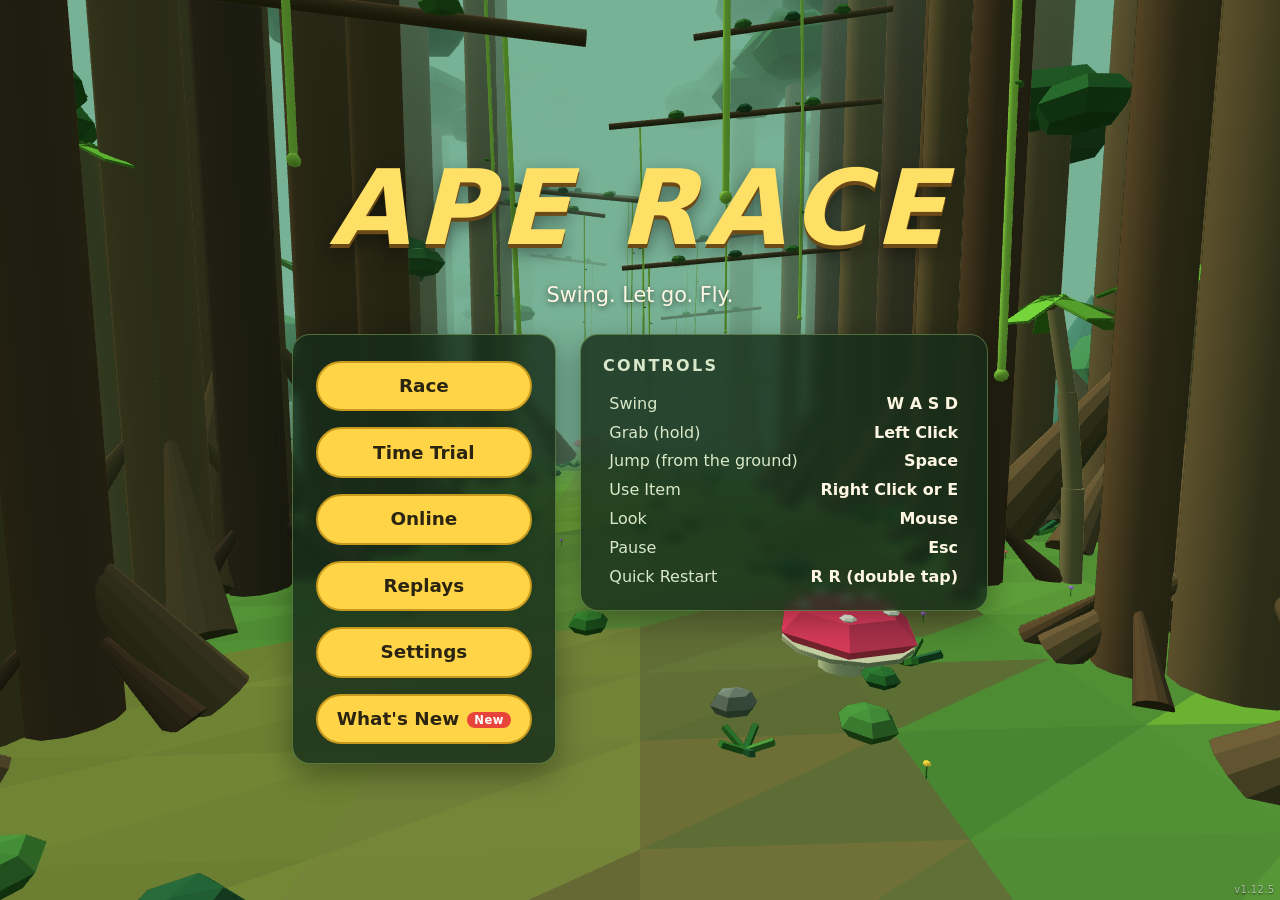
==== commit 0aa2b5b6: "Ape Race 1.12.5: full-size background battle ships" ====
--- a/ape-race/index.html
+++ b/ape-race/index.html
@@ -12,7 +12,7 @@
   <!-- The tab icon (a banana) is made by the core and set by app.js;
        "data:," stops the browser asking for /favicon.ico meanwhile. -->
   <link id="tab-icon" rel="icon" href="data:,">
-  <link rel="stylesheet" href="style.css?v=gljlognijead">
+  <link rel="stylesheet" href="style.css?v=kndjigklekce">
 </head>
 <body data-ready="false" data-screen="">
   <canvas id="view"></canvas>
@@ -54,6 +54,6 @@
   <p id="message" class="message" role="status"></p>
 
   <noscript><p>This page needs JavaScript and WebAssembly.</p></noscript>
-  <script type="module" src="app.js?v=gljlognijead"></script>
+  <script type="module" src="app.js?v=kndjigklekce"></script>
 </body>
 </html>
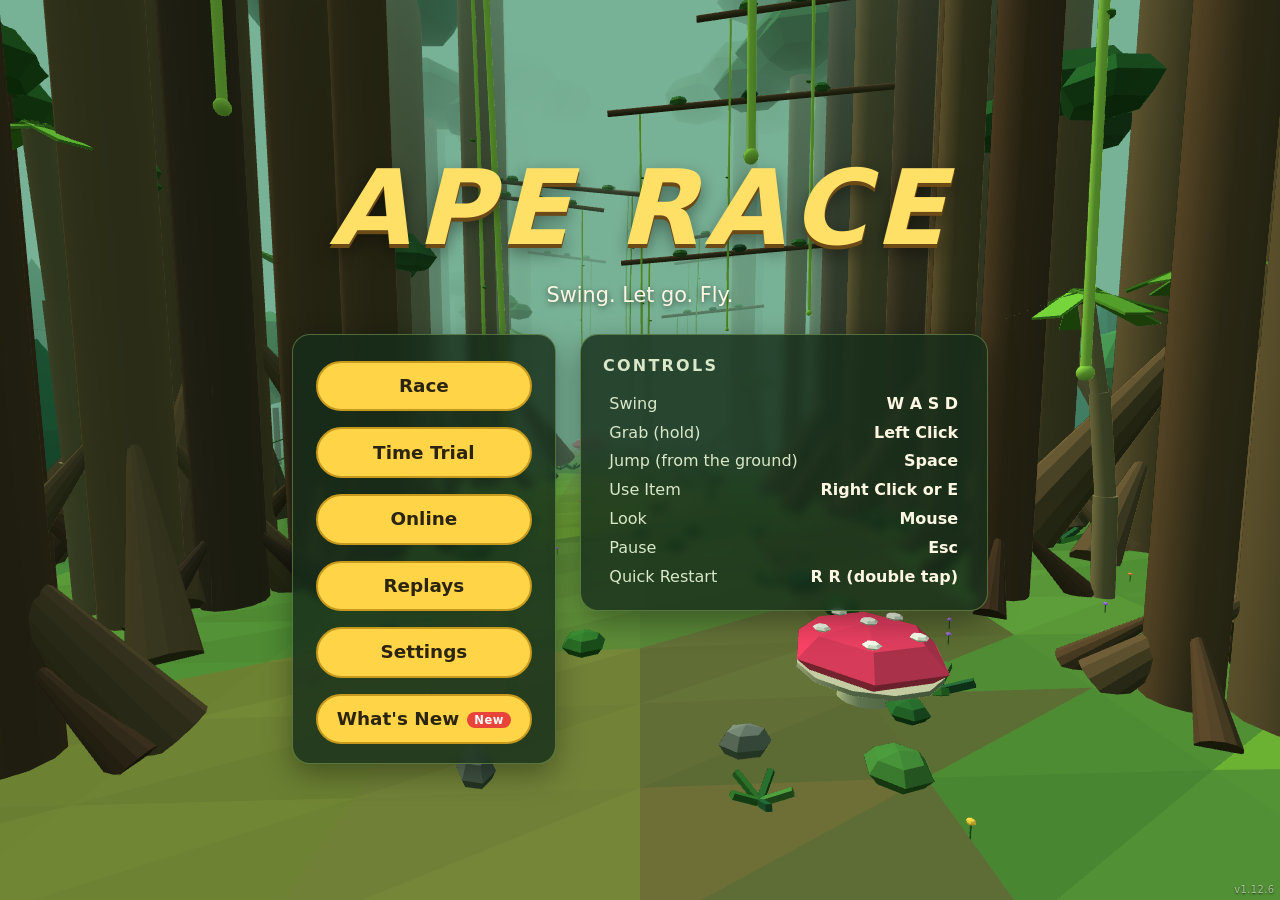
==== commit 0b53b7ff: "Ape Race 1.12.6: Bay AI lets go of ropes; new medals" ====
--- a/ape-race/index.html
+++ b/ape-race/index.html
@@ -12,7 +12,7 @@
   <!-- The tab icon (a banana) is made by the core and set by app.js;
        "data:," stops the browser asking for /favicon.ico meanwhile. -->
   <link id="tab-icon" rel="icon" href="data:,">
-  <link rel="stylesheet" href="style.css?v=kndjigklekce">
+  <link rel="stylesheet" href="style.css?v=icicnhaoflha">
 </head>
 <body data-ready="false" data-screen="">
   <canvas id="view"></canvas>
@@ -54,6 +54,6 @@
   <p id="message" class="message" role="status"></p>
 
   <noscript><p>This page needs JavaScript and WebAssembly.</p></noscript>
-  <script type="module" src="app.js?v=kndjigklekce"></script>
+  <script type="module" src="app.js?v=icicnhaoflha"></script>
 </body>
 </html>
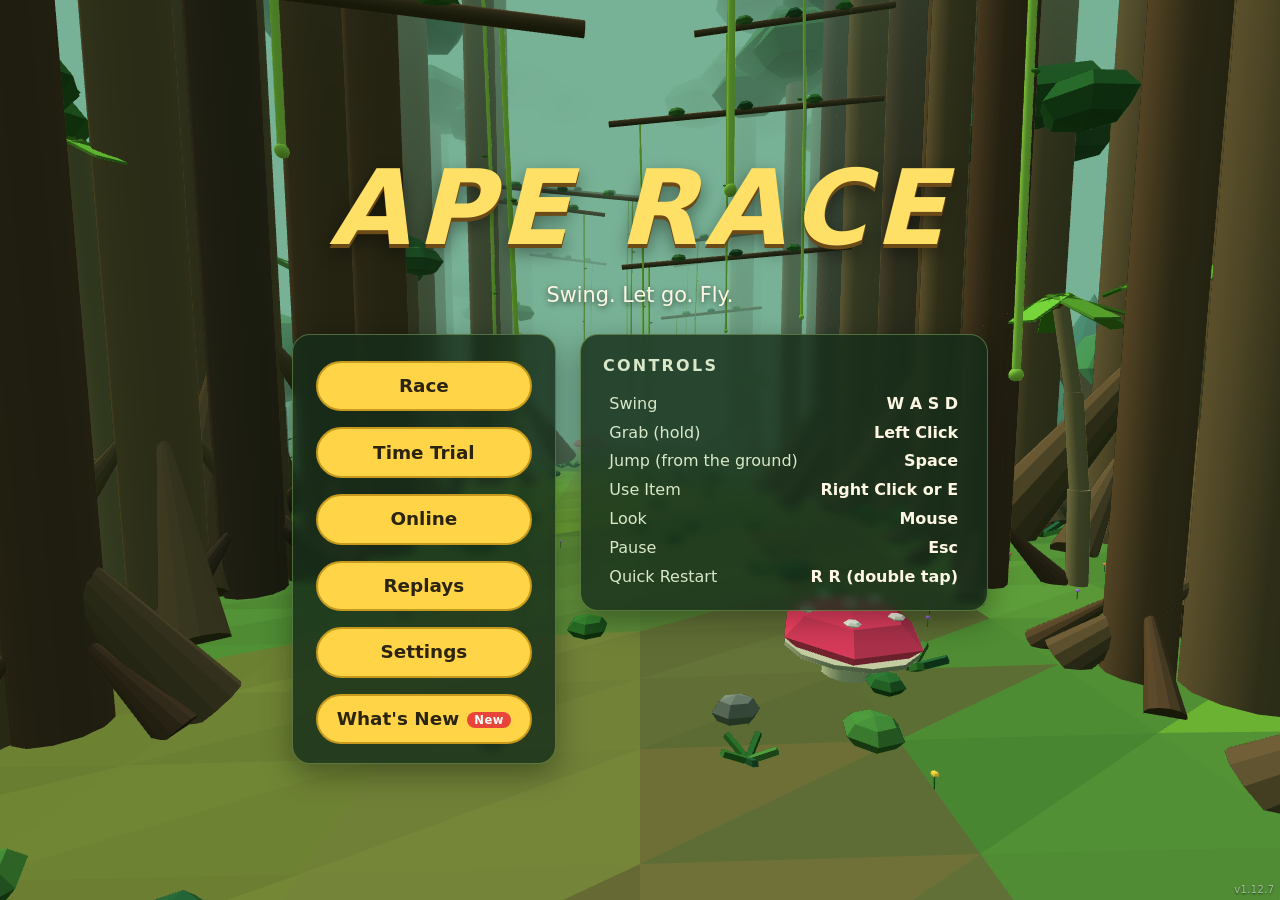
==== commit 2e629c24: "Ape Race 1.12.7: see-through camera; bay camera steady" ====
--- a/ape-race/index.html
+++ b/ape-race/index.html
@@ -12,7 +12,7 @@
   <!-- The tab icon (a banana) is made by the core and set by app.js;
        "data:," stops the browser asking for /favicon.ico meanwhile. -->
   <link id="tab-icon" rel="icon" href="data:,">
-  <link rel="stylesheet" href="style.css?v=icicnhaoflha">
+  <link rel="stylesheet" href="style.css?v=nnljlhpnkoce">
 </head>
 <body data-ready="false" data-screen="">
   <canvas id="view"></canvas>
@@ -54,6 +54,6 @@
   <p id="message" class="message" role="status"></p>
 
   <noscript><p>This page needs JavaScript and WebAssembly.</p></noscript>
-  <script type="module" src="app.js?v=icicnhaoflha"></script>
+  <script type="module" src="app.js?v=nnljlhpnkoce"></script>
 </body>
 </html>
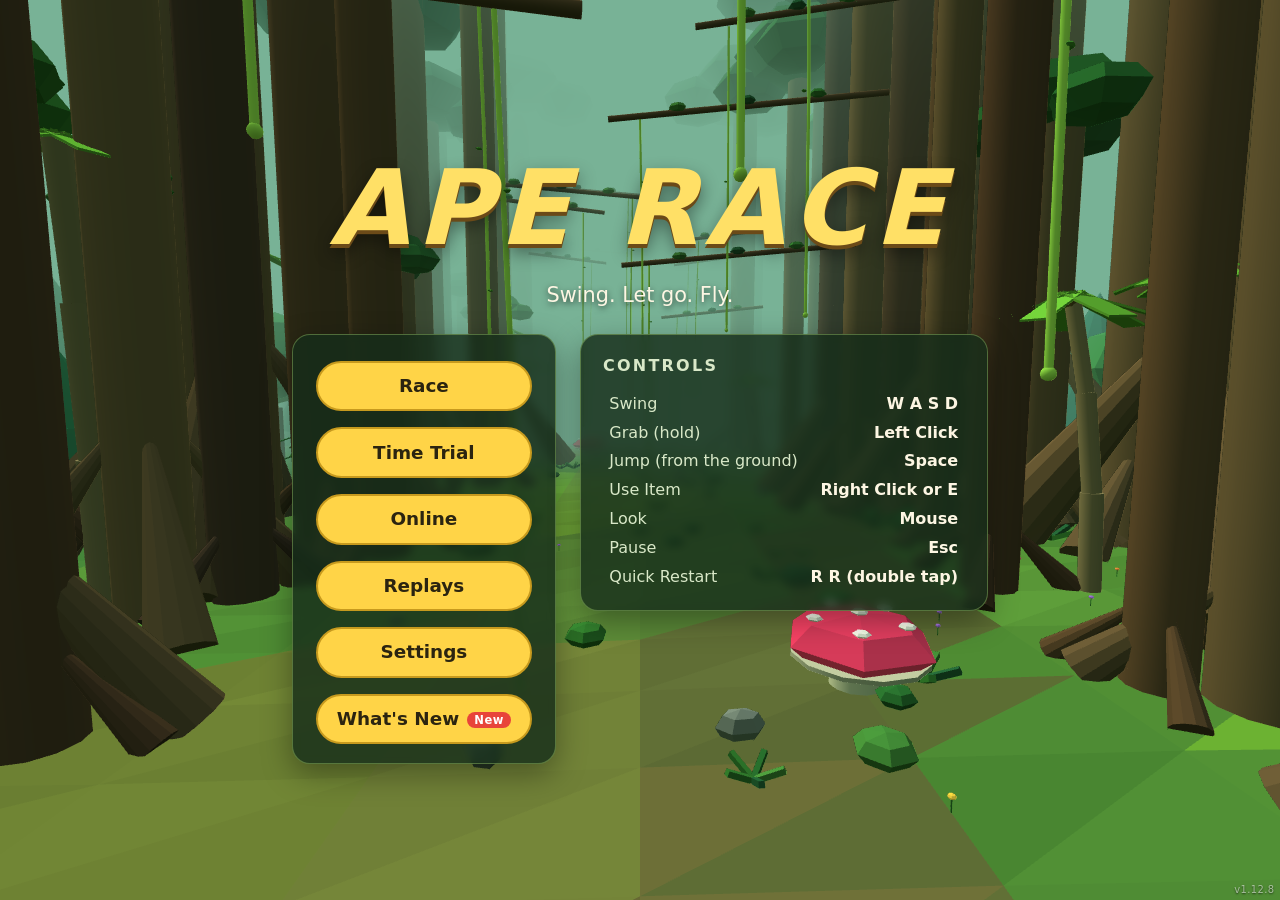
==== commit fd57ff9d: "Ape Race 1.12.8: lobby fits without a sideways scroll" ====
--- a/ape-race/index.html
+++ b/ape-race/index.html
@@ -12,7 +12,7 @@
   <!-- The tab icon (a banana) is made by the core and set by app.js;
        "data:," stops the browser asking for /favicon.ico meanwhile. -->
   <link id="tab-icon" rel="icon" href="data:,">
-  <link rel="stylesheet" href="style.css?v=nnljlhpnkoce">
+  <link rel="stylesheet" href="style.css?v=ncmabmhapdjl">
 </head>
 <body data-ready="false" data-screen="">
   <canvas id="view"></canvas>
@@ -54,6 +54,6 @@
   <p id="message" class="message" role="status"></p>
 
   <noscript><p>This page needs JavaScript and WebAssembly.</p></noscript>
-  <script type="module" src="app.js?v=nnljlhpnkoce"></script>
+  <script type="module" src="app.js?v=ncmabmhapdjl"></script>
 </body>
 </html>
--- a/ape-race/style.css
+++ b/ape-race/style.css
@@ -579,12 +579,18 @@
 body[data-dock] .panel.setup .copy-field .button { width: auto; margin-top: 0; flex: 0 0 auto; }
 body[data-dock] .panel.setup .copy-field .button,
 body[data-dock] .panel.setup > .button { font-size: 1rem; padding: 0.4rem 1rem; margin-top: 0.2rem; }
-body[data-dock] .panel.setup table.cells td { padding: 0.2rem 0.5rem; }
+body[data-dock] .panel.setup table.cells { font-size: 0.92rem; }
+body[data-dock] .panel.setup table.cells td,
+body[data-dock] .panel.setup table.cells th { padding: 0.2rem 0.35rem; }
 /* the lobby's seats keep to one line each; a long ape name with its
    colours and costume is cut short rather than wrapping */
 body[data-dock] .panel.setup table.cells { table-layout: auto; width: 100%; }
 body[data-dock] .panel.setup table.cells td { white-space: nowrap; }
-body[data-dock] .panel.setup table.cells td:nth-child(2) { max-width: 13.5rem; overflow: hidden; text-overflow: ellipsis; }
+/* the player's name takes what the panel has left and is cut short with
+   an ellipsis (max-width: 0 lets an auto table shrink it); the ape kind
+   always shows in full, so the panel never scrolls sideways */
+body[data-dock] .panel.setup table.cells td:nth-child(1) { max-width: 0; width: 100%; overflow: hidden; text-overflow: ellipsis; }
+body[data-dock] .panel.setup { overflow-x: hidden; }
 .actions { display: flex; flex-direction: column; }
 body[data-dock="side"] .panel.setup:has(> .actions),
 body[data-dock="below"] .panel.setup:has(> .actions) { padding-bottom: 0; }
